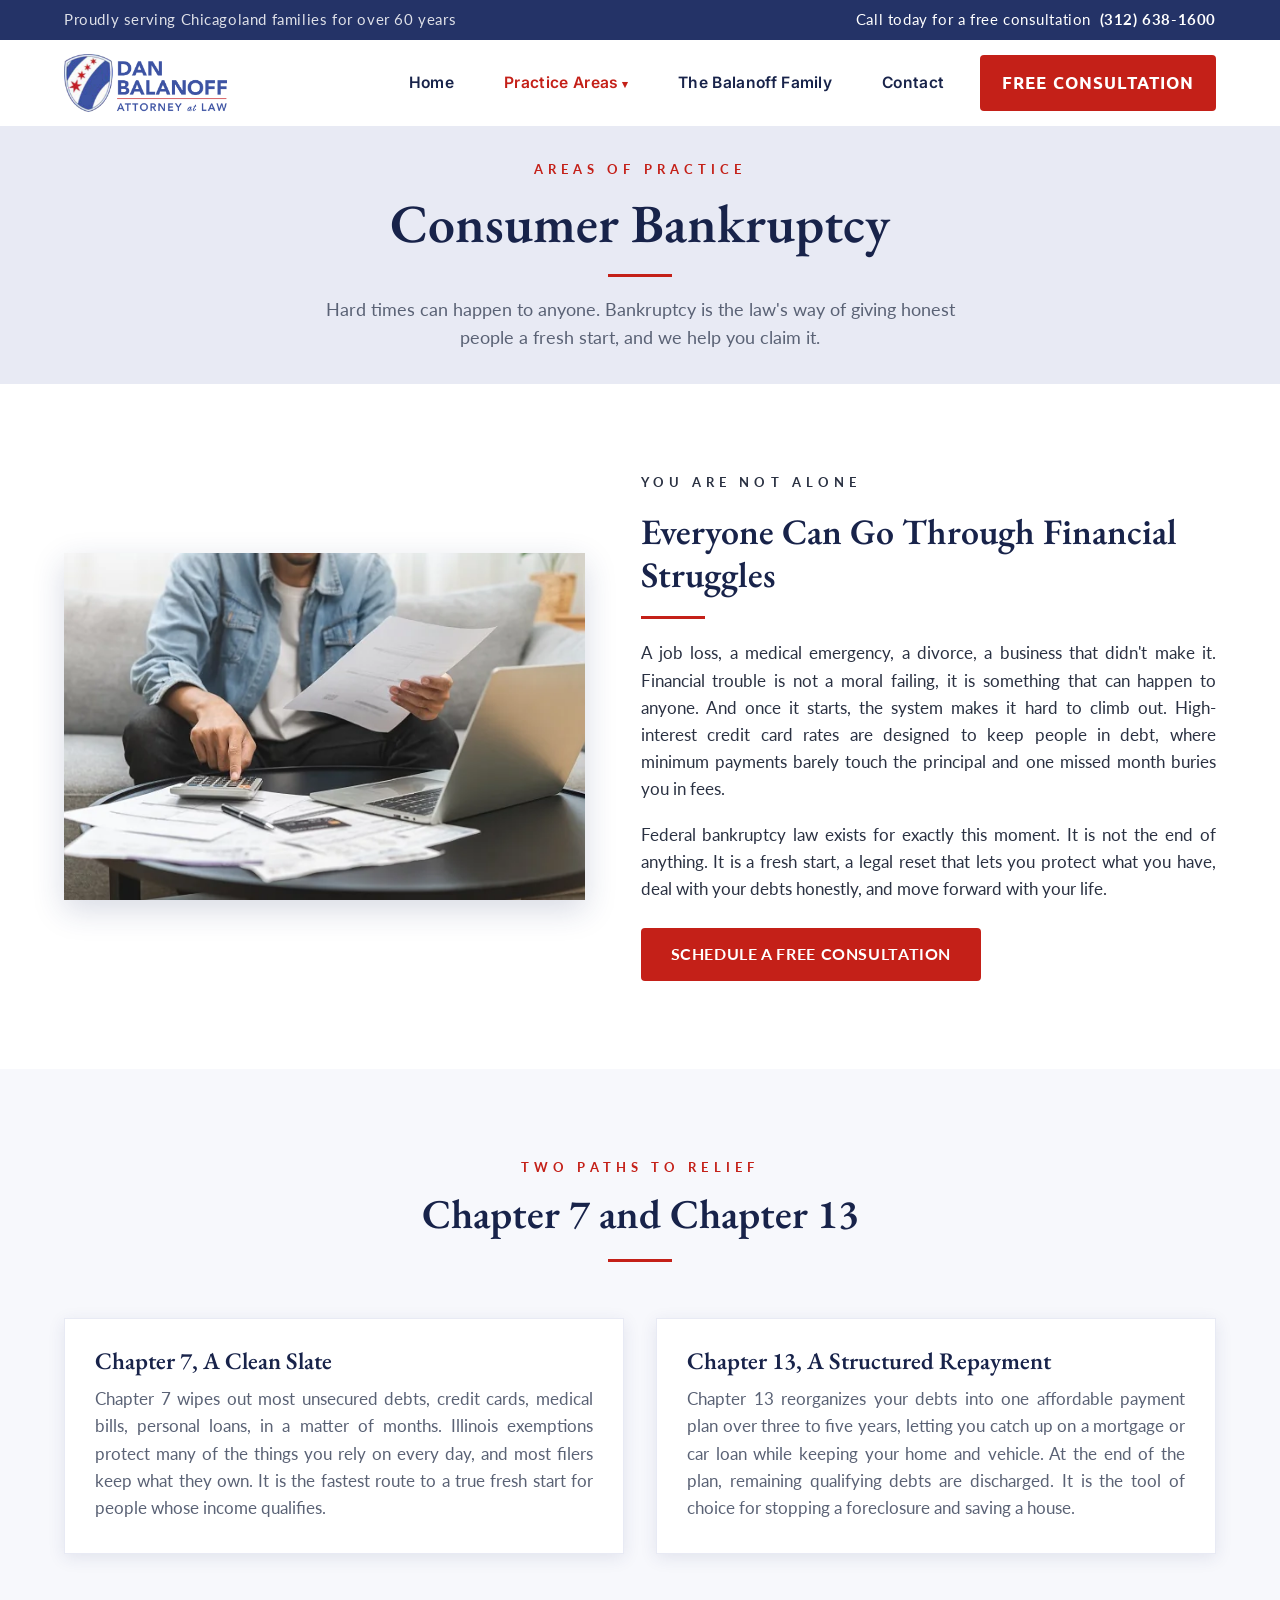
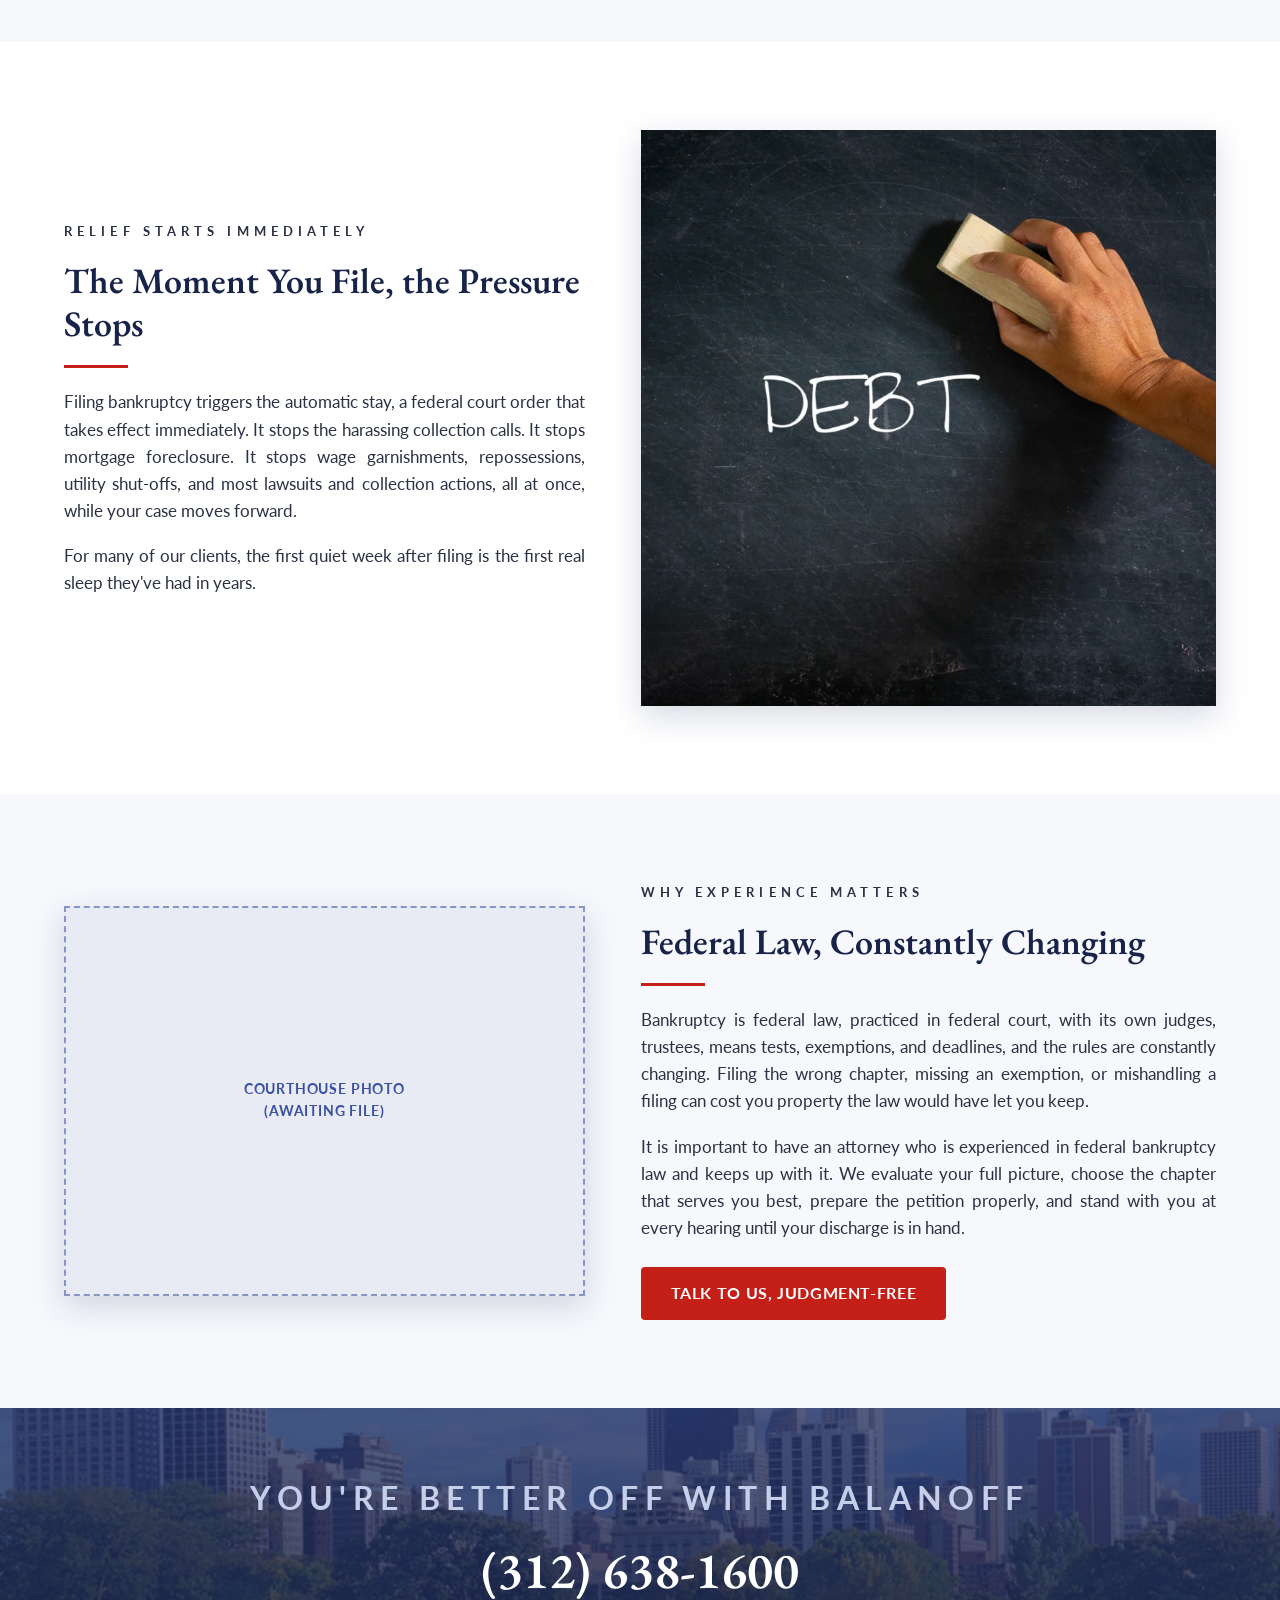
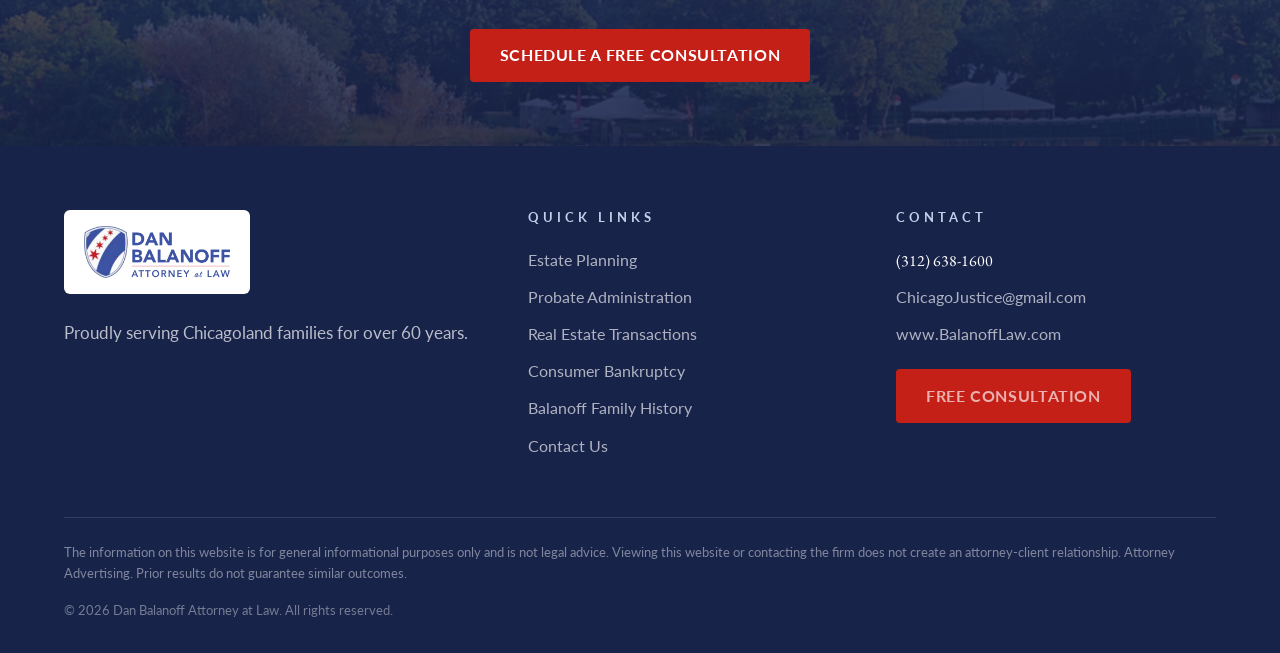
==== bankruptcy.html @ 9d1f4219 "Add Consumer Bankruptcy page (courthouse photo pending) Co-Authored-By: Claude Fable 5 <noreply@anth" ====
<!DOCTYPE html>
<html lang="en">
<head>
  <meta charset="UTF-8" />
  <meta name="viewport" content="width=device-width, initial-scale=1.0" />
  <title>Consumer Bankruptcy | Dan Balanoff Attorney at Law | Chicago</title>
  <meta name="description" content="Chicago consumer bankruptcy attorney. Chapter 7 and Chapter 13 relief that stops collection calls, foreclosure, and wage garnishment. Free consultation, (312) 638-1600." />
  <link rel="preconnect" href="https://fonts.googleapis.com" />
  <link rel="preconnect" href="https://fonts.gstatic.com" crossorigin />
  <link rel="stylesheet" href="css/styles.css" />
</head>
<body>

  <!-- ════════ Top utility bar ════════ -->
  <div class="topbar">
    <div class="container">
      <span class="tagline">Proudly serving Chicagoland families for over 60 years</span>
      <span>Call today for a free consultation&ensp;<a href="tel:3126381600">(312) 638-1600</a></span>
    </div>
  </div>

  <!-- ════════ Header ════════ -->
  <header class="site-header" id="site-header">
    <div class="container">
      <a href="index.html" class="brand" aria-label="Balanoff Law home">
        <img src="assets/logo-full.png" alt="Dan Balanoff, Attorney at Law, shield logo" />
      </a>

      <button class="nav-toggle" id="nav-toggle" aria-label="Open menu" aria-expanded="false" aria-controls="main-nav">
        <span></span><span></span><span></span>
      </button>

      <nav class="main-nav" id="main-nav" aria-label="Primary">
        <ul>
          <li><a href="index.html">Home</a></li>
          <li class="has-dropdown">
            <a href="index.html#practice" class="active" aria-haspopup="true">Practice Areas</a>
            <ul class="dropdown">
              <li><a href="estate-planning.html">Estate Planning</a></li>
              <li><a href="probate.html">Probate Administration</a></li>
              <li><a href="real-estate.html">Real Estate</a></li>
              <li><a href="bankruptcy.html">Consumer Bankruptcy</a></li>
            </ul>
          </li>
          <li><a href="family-history.html">The Balanoff Family</a></li>
          <li><a href="contact.html">Contact</a></li>
          <li><a href="contact.html" class="nav-cta">Free Consultation</a></li>
        </ul>
      </nav>
    </div>
  </header>

  <main>
    <!-- ════════ Page hero ════════ -->
    <section class="page-hero">
      <p class="kicker">Areas of Practice</p>
      <h1>Consumer Bankruptcy</h1>
      <div class="rule center"></div>
      <p class="lede">Hard times can happen to anyone. Bankruptcy is the law's way of giving honest people a fresh start, and we help you claim it.</p>
    </section>

    <!-- ════════ Financial struggles ════════ -->
    <section class="section">
      <div class="container intro-grid">
        <div class="photo reveal">
          <img src="assets/img/bankruptcy-bills.webp" alt="A man at his kitchen table working through a stack of bills with a calculator" />
        </div>
        <div class="reveal">
          <p class="kicker">You Are Not Alone</p>
          <h2>Everyone Can Go Through Financial Struggles</h2>
          <div class="rule"></div>
          <p>A job loss, a medical emergency, a divorce, a business that didn't make it. Financial trouble is not a moral failing, it is something that can happen to anyone. And once it starts, the system makes it hard to climb out. High-interest credit card rates are designed to keep people in debt, where minimum payments barely touch the principal and one missed month buries you in fees.</p>
          <p>Federal bankruptcy law exists for exactly this moment. It is not the end of anything. It is a fresh start, a legal reset that lets you protect what you have, deal with your debts honestly, and move forward with your life.</p>
          <a href="contact.html" class="btn btn-red">Schedule a Free Consultation</a>
        </div>
      </div>
    </section>

    <!-- ════════ Chapter 7 / Chapter 13 ════════ -->
    <section class="section" style="background: var(--off-white)">
      <div class="container">
        <div class="section-head reveal">
          <p class="kicker">Two Paths to Relief</p>
          <h2>Chapter 7 and Chapter 13</h2>
          <div class="rule center"></div>
        </div>

        <div class="duo-grid">
          <div class="duo-card reveal">
            <div class="duo-body">
              <h3>Chapter 7, A Clean Slate</h3>
              <p>Chapter 7 wipes out most unsecured debts, credit cards, medical bills, personal loans, in a matter of months. Illinois exemptions protect many of the things you rely on every day, and most filers keep what they own. It is the fastest route to a true fresh start for people whose income qualifies.</p>
            </div>
          </div>

          <div class="duo-card reveal">
            <div class="duo-body">
              <h3>Chapter 13, A Structured Repayment</h3>
              <p>Chapter 13 reorganizes your debts into one affordable payment plan over three to five years, letting you catch up on a mortgage or car loan while keeping your home and vehicle. At the end of the plan, remaining qualifying debts are discharged. It is the tool of choice for stopping a foreclosure and saving a house.</p>
            </div>
          </div>
        </div>
      </div>
    </section>

    <!-- ════════ The automatic stay ════════ -->
    <section class="section">
      <div class="container intro-grid flip">
        <div class="photo reveal">
          <img src="assets/img/bankruptcy-fresh-start.webp" alt="A hand erasing the word DEBT from a chalkboard" />
        </div>
        <div class="reveal">
          <p class="kicker">Relief Starts Immediately</p>
          <h2>The Moment You File, the Pressure Stops</h2>
          <div class="rule"></div>
          <p>Filing bankruptcy triggers the automatic stay, a federal court order that takes effect immediately. It stops the harassing collection calls. It stops mortgage foreclosure. It stops wage garnishments, repossessions, utility shut-offs, and most lawsuits and collection actions, all at once, while your case moves forward.</p>
          <p>For many of our clients, the first quiet week after filing is the first real sleep they've had in years.</p>
        </div>
      </div>
    </section>

    <!-- ════════ Experienced federal attorney ════════ -->
    <section class="section" style="background: var(--off-white)">
      <div class="container intro-grid">
        <div class="photo reveal">
          <!-- Replace with the bankruptcy courthouse photo (Bankruptcy 4) when available -->
          <div class="tile placeholder" style="aspect-ratio: 4 / 3; position: static;">Courthouse photo<br />(awaiting file)</div>
        </div>
        <div class="reveal">
          <p class="kicker">Why Experience Matters</p>
          <h2>Federal Law, Constantly Changing</h2>
          <div class="rule"></div>
          <p>Bankruptcy is federal law, practiced in federal court, with its own judges, trustees, means tests, exemptions, and deadlines, and the rules are constantly changing. Filing the wrong chapter, missing an exemption, or mishandling a filing can cost you property the law would have let you keep.</p>
          <p>It is important to have an attorney who is experienced in federal bankruptcy law and keeps up with it. We evaluate your full picture, choose the chapter that serves you best, prepare the petition properly, and stand with you at every hearing until your discharge is in hand.</p>
          <a href="contact.html" class="btn btn-red">Talk to Us, Judgment-Free</a>
        </div>
      </div>
    </section>

    <!-- ════════ CTA banner ════════ -->
    <section class="cta-banner" style="background-image:url('assets/img/skyline-lp.jpg')">
      <div class="cta-inner">
        <p class="kicker">You're Better Off with Balanoff</p>
        <h2><a href="tel:3126381600">(312) 638-1600</a></h2>
        <a href="contact.html" class="btn btn-red">Schedule a Free Consultation</a>
      </div>
    </section>
  </main>

  <!-- ════════ Footer ════════ -->
  <footer class="site-footer">
    <div class="container">
      <div class="footer-grid">
        <div>
          <div class="footer-logo-panel">
            <img src="assets/logo-full.png" alt="Dan Balanoff, Attorney at Law" />
          </div>
          <p>Proudly serving Chicagoland families for over 60 years.</p>
        </div>
        <div>
          <h4>Quick Links</h4>
          <ul>
            <li><a href="estate-planning.html">Estate Planning</a></li>
            <li><a href="probate.html">Probate Administration</a></li>
            <li><a href="real-estate.html">Real Estate Transactions</a></li>
            <li><a href="bankruptcy.html">Consumer Bankruptcy</a></li>
            <li><a href="family-history.html">Balanoff Family History</a></li>
            <li><a href="contact.html">Contact Us</a></li>
          </ul>
        </div>
        <div>
          <h4>Contact</h4>
          <ul>
            <li><a href="tel:3126381600" class="footer-phone">(312) 638-1600</a></li>
            <li><a href="mailto:ChicagoJustice@gmail.com">ChicagoJustice@gmail.com</a></li>
            <li><a href="https://www.BalanoffLaw.com">www.BalanoffLaw.com</a></li>
            <li style="padding-top:12px"><a href="contact.html" class="btn btn-red">Free Consultation</a></li>
          </ul>
        </div>
      </div>
      <div class="footer-bottom">
        <p class="footer-disclaimer">The information on this website is for general informational purposes only and is not legal advice. Viewing this website or contacting the firm does not create an attorney-client relationship. Attorney Advertising. Prior results do not guarantee similar outcomes.</p>
        <p>© 2026 Dan Balanoff Attorney at Law. All rights reserved.</p>
      </div>
    </div>
  </footer>

  <script src="js/main.js"></script>
</body>
</html>
---- css/styles.css ----
/* ════════════════════════════════════════════════════
   BALANOFF LAW — Global Styles
   Palette extracted from the firm logo (door hanger PDF)
   ════════════════════════════════════════════════════ */
@import url('https://fonts.googleapis.com/css2?family=EB+Garamond:ital,wght@0,400;0,500;0,600;0,700;1,500&family=Lato:wght@300;400;700&family=Inter:wght@400;600;700&family=Ubuntu:wght@400;500;700&display=swap');

:root {
  /* Brand colors */
  --navy: #3a51a3;          /* logo wordmark & shield stripes */
  --navy-deep: #243367;     /* darker variation */
  --navy-ink: #18234a;      /* darkest — headings */
  --red: #c42018;           /* six-pointed stars, divider rule */
  --red-dark: #a31a13;
  --lavender: #e8eaf4;      /* light background tint (from PDF back) */
  --periwinkle: #8694c6;    /* mid accent */
  --sky: #c6cfe9;           /* light variation */
  --white: #ffffff;
  --off-white: #f7f8fc;
  --text: #2a3142;
  --text-muted: #5a6275;

  --font-heading: 'EB Garamond', Georgia, serif;
  --font-body: 'Lato', 'Segoe UI', sans-serif;
  --font-nav: 'Inter', 'Segoe UI', sans-serif;       /* Ankin Law header body font */
  --font-block: 'Ubuntu', 'Segoe UI', sans-serif;    /* Ankin Law heading font */

  --container: 1200px;
  --shadow-tile: 0 10px 30px rgba(36, 51, 103, 0.18);
  --shadow-soft: 0 4px 16px rgba(36, 51, 103, 0.10);
}

* { box-sizing: border-box; margin: 0; padding: 0; }

html { scroll-behavior: smooth; font-size: 17px; }

body {
  font-family: var(--font-body);
  font-size: 1rem;
  line-height: 1.6;
  color: var(--text);
  background: var(--white);
  -webkit-font-smoothing: antialiased;
  overflow-x: hidden;
}

img { max-width: 100%; display: block; }

h1, h2, h3, h4 { font-family: var(--font-heading); color: var(--navy-ink); line-height: 1.2; }

a { color: var(--navy); }

::selection { background: var(--red); color: var(--white); }

.container { max-width: var(--container); margin: 0 auto; padding: 0 24px; }

.kicker {
  font-size: 0.75rem;
  letter-spacing: 0.4em;
  text-transform: uppercase;
  font-weight: 700;
  color: var(--red);
  margin-bottom: 12px;
}

.rule { width: 64px; height: 3px; background: var(--red); margin: 20px 0; }
.rule.center { margin-left: auto; margin-right: auto; }

/* ════════ Top utility bar ════════ */
.topbar {
  background: var(--navy-deep);
  color: var(--white);
  font-size: 0.875rem;
  letter-spacing: 0.04em;
}
.topbar .container {
  display: flex;
  justify-content: space-between;
  align-items: center;
  min-height: 40px;
  gap: 16px;
}
.topbar a { color: var(--white); text-decoration: none; font-weight: 700; }
.topbar a:hover { text-decoration: underline; }
.topbar .tagline { opacity: 0.85; }

/* ════════ Header / nav ════════ */
.site-header {
  background: var(--white);
  border-bottom: 1px solid var(--lavender);
  position: sticky;
  top: 0;
  z-index: 100;
  transition: box-shadow 250ms ease;
}
.site-header.scrolled { box-shadow: var(--shadow-soft); }
.site-header .container {
  display: flex;
  align-items: center;
  justify-content: space-between;
  min-height: 86px;
  gap: 24px;
  position: relative;
}
.brand { display: flex; align-items: center; }
.brand img { height: 58px; width: auto; }

.main-nav ul { display: flex; gap: 22px; list-style: none; align-items: center; }
.main-nav a {
  display: inline-block;
  padding: 10px 14px;
  text-decoration: none;
  color: var(--navy-ink);
  font-family: var(--font-nav);
  font-weight: 600;
  font-size: 0.92rem;
  letter-spacing: 0.02em;
  border-radius: 4px;
  transition: background 200ms ease, color 200ms ease;
  cursor: pointer;
}
.main-nav a:hover, .main-nav a:focus-visible { background: var(--lavender); color: var(--navy); }
.main-nav a.active { color: var(--red); }

.has-dropdown { position: relative; }
.has-dropdown > a::after { content: ' ▾'; font-size: 0.7em; }
.dropdown {
  position: absolute;
  top: 100%;
  left: 0;
  background: var(--white);
  min-width: 330px;
  border: 1px solid var(--lavender);
  border-top: 3px solid var(--red);
  box-shadow: var(--shadow-soft);
  list-style: none;
  padding: 8px 0;
  opacity: 0;
  visibility: hidden;
  transform: translateY(8px);
  transition: opacity 200ms ease, transform 200ms ease, visibility 200ms;
}
.has-dropdown:hover .dropdown,
.has-dropdown:focus-within .dropdown {
  opacity: 1;
  visibility: visible;
  transform: translateY(0);
}
.dropdown a { display: block; padding: 10px 18px; border-radius: 0; }

.nav-cta {
  background: var(--red);
  color: var(--white) !important;
  padding: 14px 22px !important;
  border-radius: 4px;
  font-family: var(--font-block) !important;
  font-weight: 700 !important;
  font-size: 1.02rem !important;
  text-transform: uppercase;
  letter-spacing: 0.06em !important;
}
.nav-cta:hover, .nav-cta:focus-visible { background: var(--red-dark) !important; color: var(--white) !important; }

.nav-toggle { display: none; background: none; border: none; cursor: pointer; padding: 10px; }
.nav-toggle span {
  display: block; width: 26px; height: 3px;
  background: var(--navy-ink); margin: 5px 0; border-radius: 2px;
  transition: transform 250ms ease, opacity 250ms ease;
}
.nav-toggle.open span:nth-child(1) { transform: translateY(8px) rotate(45deg); }
.nav-toggle.open span:nth-child(2) { opacity: 0; }
.nav-toggle.open span:nth-child(3) { transform: translateY(-8px) rotate(-45deg); }

/* ════════ Hero collage ════════ */
.hero {
  background: var(--white);
  overflow: hidden;
  position: relative;
  padding: 28px 16px 8px;
}

.collage {
  position: relative;
  max-width: 1240px;
  margin: 0 auto;
  aspect-ratio: 1240 / 780;
  z-index: 1;
}

/* CTA 'L' map watermark behind the collage */
.hero-map {
  position: absolute;
  inset: 0;
  width: 100%;
  height: 100%;
  z-index: 0;
  pointer-events: none;
}
.hero-map svg { width: 100%; height: 100%; }
.hero-map .l-line {
  fill: none;
  stroke-width: 7;
  stroke-linecap: round;
  stroke-linejoin: round;
  opacity: 0.18;
}
.hero-map .l-loop {
  fill: none;
  stroke-width: 8;
  opacity: 0.2;
}
.hero-map .train-dot { opacity: 0.85; }

@media (prefers-reduced-motion: reduce) {
  .hero-map .train-dot { display: none; }
}

.tile {
  position: absolute;
  overflow: hidden;
  box-shadow: var(--shadow-tile);
}
.tile img { width: 100%; height: 100%; object-fit: cover; }

/* flat translucent squares — the stepped checkerboard from the style ref */
.tile.flat { box-shadow: none; }
.t-lav  { background: var(--lavender); }
.t-sky  { background: var(--sky); opacity: 0.6; }
.t-peri { background: var(--periwinkle); opacity: 0.4; }
.t-navy-soft { background: var(--navy); opacity: 0.12; }

/* placeholder tiles awaiting photos */
.tile.placeholder {
  background: var(--lavender);
  border: 2px dashed var(--periwinkle);
  display: flex;
  align-items: center;
  justify-content: center;
  text-align: center;
  color: var(--navy);
  font-size: 0.8rem;
  font-weight: 700;
  letter-spacing: 0.06em;
  text-transform: uppercase;
  padding: 12px;
  box-shadow: none;
}

/* --- tile positions (desktop) — % of 1240x780 canvas, aspect = native photo --- */
.tile-headshot    { left: 28.5%; top: 24%; width: 43%;   aspect-ratio: 4088 / 2725; z-index: 5; }
.tile-tugboat     { left: 6%;    top: 8%;  width: 19%;   aspect-ratio: 802 / 665;   z-index: 4; }
.tile-brownstones { left: 3%;    top: 52%; width: 23.5%; aspect-ratio: 1000 / 564;  z-index: 4; }
.tile-willis      { left: 74%;   top: 10%; width: 13.5%; aspect-ratio: 452 / 678;   z-index: 4; }
.tile-skyline     { left: 73.5%; top: 56%; width: 22%;   aspect-ratio: 4 / 3;       z-index: 4; }
.tile-daley       { left: 28.5%; top: 3%;  width: 16%;   aspect-ratio: 16 / 9;      z-index: 4; }
.tile-house       { left: 38%;   top: 74%; width: 15%;   aspect-ratio: 500 / 462;   z-index: 4; }

/* navy headline tile — echoes the title block in the style ref */
.tile-title {
  left: 47%; top: 5%; width: 24.5%; height: 16%;
  background: var(--navy);
  z-index: 6;
  display: flex;
  flex-direction: column;
  align-items: center;
  justify-content: center;
  text-align: center;
  padding: 1.6% 2%;
}
.tile-title .tile-line {
  font-family: var(--font-heading);
  color: var(--white);
  font-size: clamp(1rem, 1.8vw, 1.7rem);
  line-height: 1.3;
}
.tile-title .tile-rule {
  width: 56px;
  height: 3px;
  background: var(--red);
  margin-top: 10px;
}

/* stepped flat squares */
.f1  { left: 17%;   top: 0%;    width: 9%;   aspect-ratio: 1; }
.f2  { left: 8%;    top: 41.5%; width: 9%;   aspect-ratio: 1; }
.f3  { left: 0%;    top: 30%;   width: 8%;   aspect-ratio: 1; }
.f4  { left: 26.5%; top: 66%;   width: 10%;  aspect-ratio: 1; z-index: 6; }
.f5  { left: 36.5%; top: 81%;   width: 10%;  aspect-ratio: 1; }
.f6  { left: 56%;   top: 87%;   width: 9%;   aspect-ratio: 1; }
.f7  { left: 88%;   top: 50%;   width: 9%;   aspect-ratio: 1; }
.f8  { left: 93%;   top: 38%;   width: 7%;   aspect-ratio: 1; }
.f9  { left: 64%;   top: 1.5%;  width: 7%;   aspect-ratio: 1; z-index: 2; }
.f10 { left: 88.5%; top: 76%;   width: 7.5%; aspect-ratio: 1; }
.f11 { left: 21%;   top: 14%;   width: 7.5%; aspect-ratio: 1; z-index: 2; }
.f12 { left: 29%;   top: 85%;   width: 7%;   aspect-ratio: 1; z-index: 6; }

/* ════════ Logo overlay + gleam ════════ */
.hero-logo {
  position: absolute;
  left: 29.8%;
  top: 39%;
  width: 21.5%;
  z-index: 7;
  filter: drop-shadow(0 0 6px rgba(255, 255, 255, 0.9))
          drop-shadow(0 0 18px rgba(255, 255, 255, 0.75))
          drop-shadow(0 4px 14px rgba(24, 35, 74, 0.3));
}
.hero-logo img { width: 100%; height: auto; }

/* soft glow pulsing behind the shield */
.hero-logo::before {
  content: '';
  position: absolute;
  left: -7%;
  top: -16%;
  width: 40%;
  aspect-ratio: 1;
  background: radial-gradient(circle, rgba(255,255,255,0.95) 0%, rgba(198,207,233,0.55) 45%, transparent 70%);
  z-index: -1;
  animation: shield-glow 7s ease-in-out infinite;
}

/* gleam sweep masked to the logo's own pixels */
.hero-logo::after {
  content: '';
  position: absolute;
  inset: 0;
  background: linear-gradient(110deg,
    transparent 30%,
    rgba(255, 255, 255, 0) 42%,
    rgba(255, 255, 255, 0.95) 50%,
    rgba(255, 255, 255, 0) 58%,
    transparent 70%);
  background-size: 280% 100%;
  background-position: 120% 0;
  -webkit-mask-image: url('../assets/logo-full.png');
  -webkit-mask-size: 100% 100%;
  mask-image: url('../assets/logo-full.png');
  mask-size: 100% 100%;
  animation: gleam 7s ease-in-out infinite;
  pointer-events: none;
}

@keyframes gleam {
  0%, 55%   { background-position: 120% 0; }
  85%, 100% { background-position: -60% 0; }
}
@keyframes shield-glow {
  0%, 100% { opacity: 0.35; transform: scale(1); }
  50%      { opacity: 0.9;  transform: scale(1.12); }
}

/* ════════ Hero strip below collage ════════ */
.hero-strip {
  background: var(--navy-deep);
  color: var(--white);
  text-align: center;
  padding: 48px 24px 56px;
  margin-top: 28px;
}
.hero-strip h1 {
  color: var(--white);
  font-size: clamp(1.9rem, 3.6vw, 2.9rem);
  font-weight: 600;
}
.hero-strip .rule { margin: 18px auto; }
.hero-strip p {
  max-width: 660px;
  margin: 0 auto 28px;
  color: var(--sky);
  font-size: 1.05rem;
}

.btn {
  display: inline-block;
  padding: 14px 30px;
  border-radius: 4px;
  font-weight: 700;
  letter-spacing: 0.04em;
  text-decoration: none;
  font-size: 0.92rem;
  text-transform: uppercase;
  transition: background 200ms ease, transform 200ms ease, border-color 200ms ease;
  cursor: pointer;
}
.btn:active { transform: scale(0.97); }
.btn-red { background: var(--red); color: var(--white); }
.btn-red:hover { background: var(--red-dark); }
.btn-ghost { border: 2px solid var(--sky); color: var(--white); margin-left: 12px; }
.btn-ghost:hover { background: rgba(255,255,255,0.12); }

/* ════════ Practice areas ════════ */
.section { padding: 88px 0; }
.section-head { text-align: center; max-width: 720px; margin: 0 auto 56px; }
.section-head p.lede { color: var(--text-muted); }
.section-head h2 { font-size: clamp(2rem, 3.2vw, 2.7rem); font-weight: 600; }

.practice-grid {
  display: grid;
  grid-template-columns: repeat(4, 1fr);
  gap: 24px;
}
.practice-card {
  display: block;
  background: var(--white);
  border: 1px solid var(--lavender);
  border-top: 3px solid transparent;
  padding: 36px 30px;
  text-decoration: none;
  transition: transform 250ms ease, box-shadow 250ms ease, border-color 250ms ease;
}
.practice-card:hover, .practice-card:focus-visible {
  transform: translateY(-4px);
  box-shadow: var(--shadow-tile);
  border-top-color: var(--red);
}
.practice-card svg { width: 40px; height: 40px; color: var(--red); margin-bottom: 18px; }
.practice-card h3 { font-size: 1.35rem; margin-bottom: 10px; font-weight: 600; }
.practice-card p { font-size: 1rem; color: var(--text-muted); margin-bottom: 16px; }
.practice-card .more {
  font-size: 0.78rem;
  letter-spacing: 0.18em;
  text-transform: uppercase;
  font-weight: 700;
  color: var(--navy);
  border-bottom: 1px solid var(--periwinkle);
  padding-bottom: 2px;
}
.practice-card:hover .more { color: var(--red); border-bottom-color: var(--red); }

/* ════════ Roots / community ════════ */
.roots { background: var(--navy-deep); color: var(--white); }
.roots-grid {
  display: grid;
  grid-template-columns: 1.15fr 0.85fr;
  gap: 48px;
  align-items: center;
}
.roots .kicker { color: var(--sky); }
.roots h2 { color: var(--white); font-size: clamp(1.5rem, 2.3vw, 2.1rem); font-weight: 600; white-space: nowrap; }
.roots p { color: rgba(255,255,255,0.95); margin-bottom: 20px; text-align: justify; }
.roots .btn-ghost { margin-left: 0; margin-top: 8px; }

/* full-frame photos: Ping Tom stacked on the museum, equal width */
.roots-collage {
  display: flex;
  flex-direction: column;
  gap: 14px;
  align-self: center;
}
.rc {
  overflow: hidden;
  box-shadow: 0 16px 40px rgba(0,0,0,0.35);
  transition: transform 400ms ease;
}
.rc:hover { transform: scale(1.03); z-index: 10; }
.rc img { width: 100%; height: auto; display: block; }

/* Metra photo beside the Our Family Story button */
.roots-cta-row {
  display: flex;
  align-items: center;
  gap: 28px;
  flex-wrap: wrap;
  margin-top: 8px;
}
.rc-metra { max-width: 300px; flex: 1 1 220px; }

/* ════════ Quote band ════════ */
.quote-band { background: var(--lavender); text-align: center; }
.section.quote-band { padding: 40px 0; }
.quote-band blockquote {
  font-family: var(--font-heading);
  font-style: italic;
  font-size: clamp(1.3rem, 2.4vw, 1.8rem);
  color: var(--navy-ink);
  max-width: 820px;
  margin: 0 auto 24px;
  line-height: 1.5;
}
.quote-attr {
  display: flex;
  align-items: center;
  justify-content: center;
  gap: 16px;
  font-size: 0.85rem;
  letter-spacing: 0.25em;
  text-transform: uppercase;
  font-weight: 700;
  color: var(--navy);
}
.quote-attr::before, .quote-attr::after {
  content: '';
  width: 48px; height: 1px; background: var(--periwinkle);
}

/* ════════ CTA banner ════════ */
.cta-banner {
  position: relative;
  min-height: 320px;
  display: flex;
  align-items: center;
  justify-content: center;
  text-align: center;
  background-size: cover;
  background-position: center;
}
.cta-banner::before {
  content: '';
  position: absolute;
  inset: 0;
  background: linear-gradient(rgba(36, 51, 103, 0.78), rgba(24, 35, 74, 0.85));
}
.cta-inner { position: relative; z-index: 1; padding: 64px 24px; }
.cta-inner .kicker {
  color: var(--sky);
  font-size: clamp(1.3rem, 2.5vw, 1.9rem);  /* 150% larger than standard kicker */
  letter-spacing: 0.2em;
  margin-bottom: 16px;
}
.cta-inner h2 {
  color: var(--white);
  font-size: clamp(2rem, 4vw, 3rem);
  font-weight: 600;
  margin-bottom: 28px;
}
.cta-inner h2 a { color: var(--white); text-decoration: none; }

/* ════════ Footer ════════ */
.site-footer { background: var(--navy-ink); color: rgba(255,255,255,0.7); padding: 64px 0 32px; }
.footer-grid {
  display: grid;
  grid-template-columns: 1.3fr 1fr 1fr;
  gap: 48px;
  margin-bottom: 48px;
}
.footer-logo-panel {
  background: var(--white);
  border-radius: 6px;
  padding: 16px 20px;
  display: inline-block;
  margin-bottom: 18px;
}
.footer-logo-panel img { height: 52px; width: auto; }
.site-footer h4 {
  color: var(--sky);
  font-family: var(--font-body);
  font-size: 0.78rem;
  letter-spacing: 0.3em;
  text-transform: uppercase;
  margin-bottom: 20px;
}
.site-footer ul { list-style: none; }
.site-footer li { margin-bottom: 10px; }
.site-footer a { color: rgba(255,255,255,0.65); text-decoration: none; font-size: 0.93rem; transition: color 200ms ease; }
.site-footer a:hover { color: var(--white); }
.footer-phone { font-family: var(--font-heading); font-size: 1.4rem; color: var(--white) !important; }
.footer-bottom {
  border-top: 1px solid rgba(255,255,255,0.12);
  padding-top: 24px;
  display: flex;
  justify-content: space-between;
  gap: 16px;
  flex-wrap: wrap;
  font-size: 0.78rem;
  color: rgba(255,255,255,0.4);
}
.footer-disclaimer {
  width: 100%;
  color: rgba(255,255,255,0.45);
  line-height: 1.6;
}
.footer-address { font-style: normal; color: rgba(255,255,255,0.65); font-size: 0.93rem; line-height: 1.5; }

/* mailing list signup (footer) */
.mailing-list { margin-top: 22px; }
.mailing-list label {
  display: block;
  color: var(--sky);
  font-size: 0.78rem;
  letter-spacing: 0.3em;
  text-transform: uppercase;
  font-weight: 700;
  margin-bottom: 10px;
}
.mailing-list .ml-row { display: flex; gap: 8px; max-width: 340px; }
.mailing-list input {
  flex: 1;
  min-width: 0;
  padding: 11px 14px;
  border: 1px solid rgba(255,255,255,0.25);
  border-radius: 4px;
  background: rgba(255,255,255,0.08);
  color: var(--white);
  font-family: var(--font-body);
  font-size: 0.93rem;
}
.mailing-list input::placeholder { color: rgba(255,255,255,0.45); }
.mailing-list input:focus { outline: 2px solid var(--sky); background: rgba(255,255,255,0.14); }
.mailing-list button {
  padding: 11px 20px;
  border: none;
  border-radius: 4px;
  background: var(--red);
  color: var(--white);
  font-family: var(--font-body);
  font-weight: 700;
  font-size: 0.9rem;
  letter-spacing: 0.05em;
  text-transform: uppercase;
  cursor: pointer;
  transition: background 200ms ease;
}
.mailing-list button:hover { background: var(--red-dark); }


/* ════════ Interior pages ════════ */
.page-hero {
  background: var(--lavender);
  text-align: center;
  padding: 32px 24px;
}
.page-hero h1 {
  font-size: clamp(2.2rem, 4.2vw, 3.2rem);
  font-weight: 600;
}
.page-hero .rule { margin: 18px auto 0; }
.page-hero .lede {
  max-width: 640px;
  margin: 18px auto 0;
  color: var(--text-muted);
  font-size: 1.05rem;
}

.intro-grid {
  display: grid;
  grid-template-columns: 0.95fr 1.05fr;
  gap: 56px;
  align-items: center;
}
.intro-grid .photo {
  overflow: hidden;
  box-shadow: var(--shadow-tile);
}
.intro-grid .photo img { width: 100%; height: auto; display: block; }
.intro-grid h2 { font-size: clamp(1.8rem, 2.8vw, 2.4rem); font-weight: 600; }
.intro-grid.flip .photo { order: 2; }
@media (max-width: 900px) {
  .intro-grid.flip .photo { order: 0; }
}

/* photo height locked to the text column beside it (absolute so the
   photo's intrinsic height can't stretch the row past the text) */
.intro-grid.fit-photo { align-items: stretch; }
.intro-grid.fit-photo .photo { align-self: stretch; position: relative; }
.intro-grid.fit-photo .photo img {
  position: absolute;
  inset: 0;
  height: 100%;
  width: 100%;
  object-fit: cover;
}
@media (max-width: 900px) {
  .intro-grid.fit-photo .photo { position: static; }
  .intro-grid.fit-photo .photo img { position: static; height: auto; }
}
.intro-grid p { color: var(--text); margin-bottom: 18px; text-align: justify; }
.intro-grid .btn { margin-top: 8px; }

.doc-cards {
  display: grid;
  grid-template-columns: repeat(2, 1fr);
  gap: 24px;
}
.doc-cards .practice-card { cursor: default; }

/* paired photo cards (e.g. residential vs commercial) */
.duo-grid {
  display: grid;
  grid-template-columns: repeat(2, 1fr);
  gap: 32px;
}
.duo-card {
  background: var(--white);
  border: 1px solid var(--lavender);
  box-shadow: var(--shadow-soft);
}
.duo-card .duo-photo { overflow: hidden; }
.duo-card .duo-photo img { width: 100%; height: auto; display: block; }
.duo-card .duo-body { padding: 28px 30px 32px; }
.duo-card h3 { font-size: 1.4rem; font-weight: 600; margin-bottom: 10px; }
.duo-card p { color: var(--text-muted); text-align: justify; }
@media (max-width: 720px) {
  .duo-grid { grid-template-columns: 1fr; }
}

.doc-list {
  display: grid;
  grid-template-columns: repeat(3, 1fr);
  gap: 20px 32px;
}
.doc-item {
  background: var(--off-white);
  border-left: 3px solid var(--periwinkle);
  padding: 18px 20px;
}
.doc-item h4 {
  font-family: var(--font-body);
  font-size: 1.05rem;
  color: var(--navy-ink);
  margin-bottom: 6px;
}
.doc-item p { font-size: 0.95rem; color: var(--text-muted); }

@media (max-width: 900px) {
  .intro-grid { grid-template-columns: 1fr; gap: 32px; }
  .doc-list { grid-template-columns: 1fr 1fr; }
}
@media (max-width: 720px) {
  .doc-cards { grid-template-columns: 1fr; }
  .doc-list { grid-template-columns: 1fr; }
}

/* ════════ Scroll reveal ════════ */
.reveal {
  opacity: 0;
  transform: translateY(28px);
  transition: opacity 600ms ease, transform 600ms ease;
}
.reveal.visible { opacity: 1; transform: translateY(0); }
.reveal:nth-child(2) { transition-delay: 80ms; }
.reveal:nth-child(3) { transition-delay: 160ms; }
.reveal:nth-child(4) { transition-delay: 240ms; }
.reveal:nth-child(5) { transition-delay: 320ms; }
.reveal:nth-child(6) { transition-delay: 400ms; }

@media (prefers-reduced-motion: reduce) {
  html { scroll-behavior: auto; }
  .hero-logo::before, .hero-logo::after { animation: none; }
  .hero-logo::after { display: none; }
  .reveal { opacity: 1; transform: none; transition: none; }
}

/* ════════ Responsive ════════ */
@media (max-width: 1000px) {
  .practice-grid { grid-template-columns: repeat(2, 1fr); }
  .roots-grid { grid-template-columns: 1fr; }
}

@media (max-width: 900px) {
  .main-nav {
    display: none;
    position: absolute;
    top: 100%;
    left: 0; right: 0;
    background: var(--white);
    border-bottom: 1px solid var(--lavender);
    box-shadow: var(--shadow-soft);
  }
  .main-nav.open { display: block; }
  .main-nav ul { flex-direction: column; align-items: stretch; padding: 12px; }
  .dropdown {
    position: static;
    opacity: 1; visibility: visible; transform: none;
    box-shadow: none; border: none; border-left: 3px solid var(--lavender);
    margin-left: 14px;
    min-width: 0;
  }
  .nav-toggle { display: block; }
}

@media (max-width: 720px) {
  .roots h2 { white-space: normal; }
  /* simplified collage: title, headshot + logo, then photo grid */
  .collage { aspect-ratio: auto; display: flex; flex-direction: column; gap: 14px; }
  .tile, .hero-logo { position: static; }
  .tile.flat { display: none; }
  .tile-title { width: auto; height: auto; padding: 20px; order: 1; }
  .headshot-wrap { position: relative; order: 2; }
  .tile-headshot { width: 100%; }
  .hero-logo {
    position: absolute;
    left: 4%; top: 30%; width: 56%;
  }
  .mobile-grid { display: grid; grid-template-columns: 1fr 1fr; gap: 14px; order: 3; }
  .mobile-grid .tile { position: static; width: auto; aspect-ratio: 4 / 3; }
  .topbar .tagline { display: none; }
  .practice-grid { grid-template-columns: 1fr; }
  .btn-ghost { margin-left: 0; margin-top: 12px; }
  .footer-grid { grid-template-columns: 1fr; gap: 32px; }
}
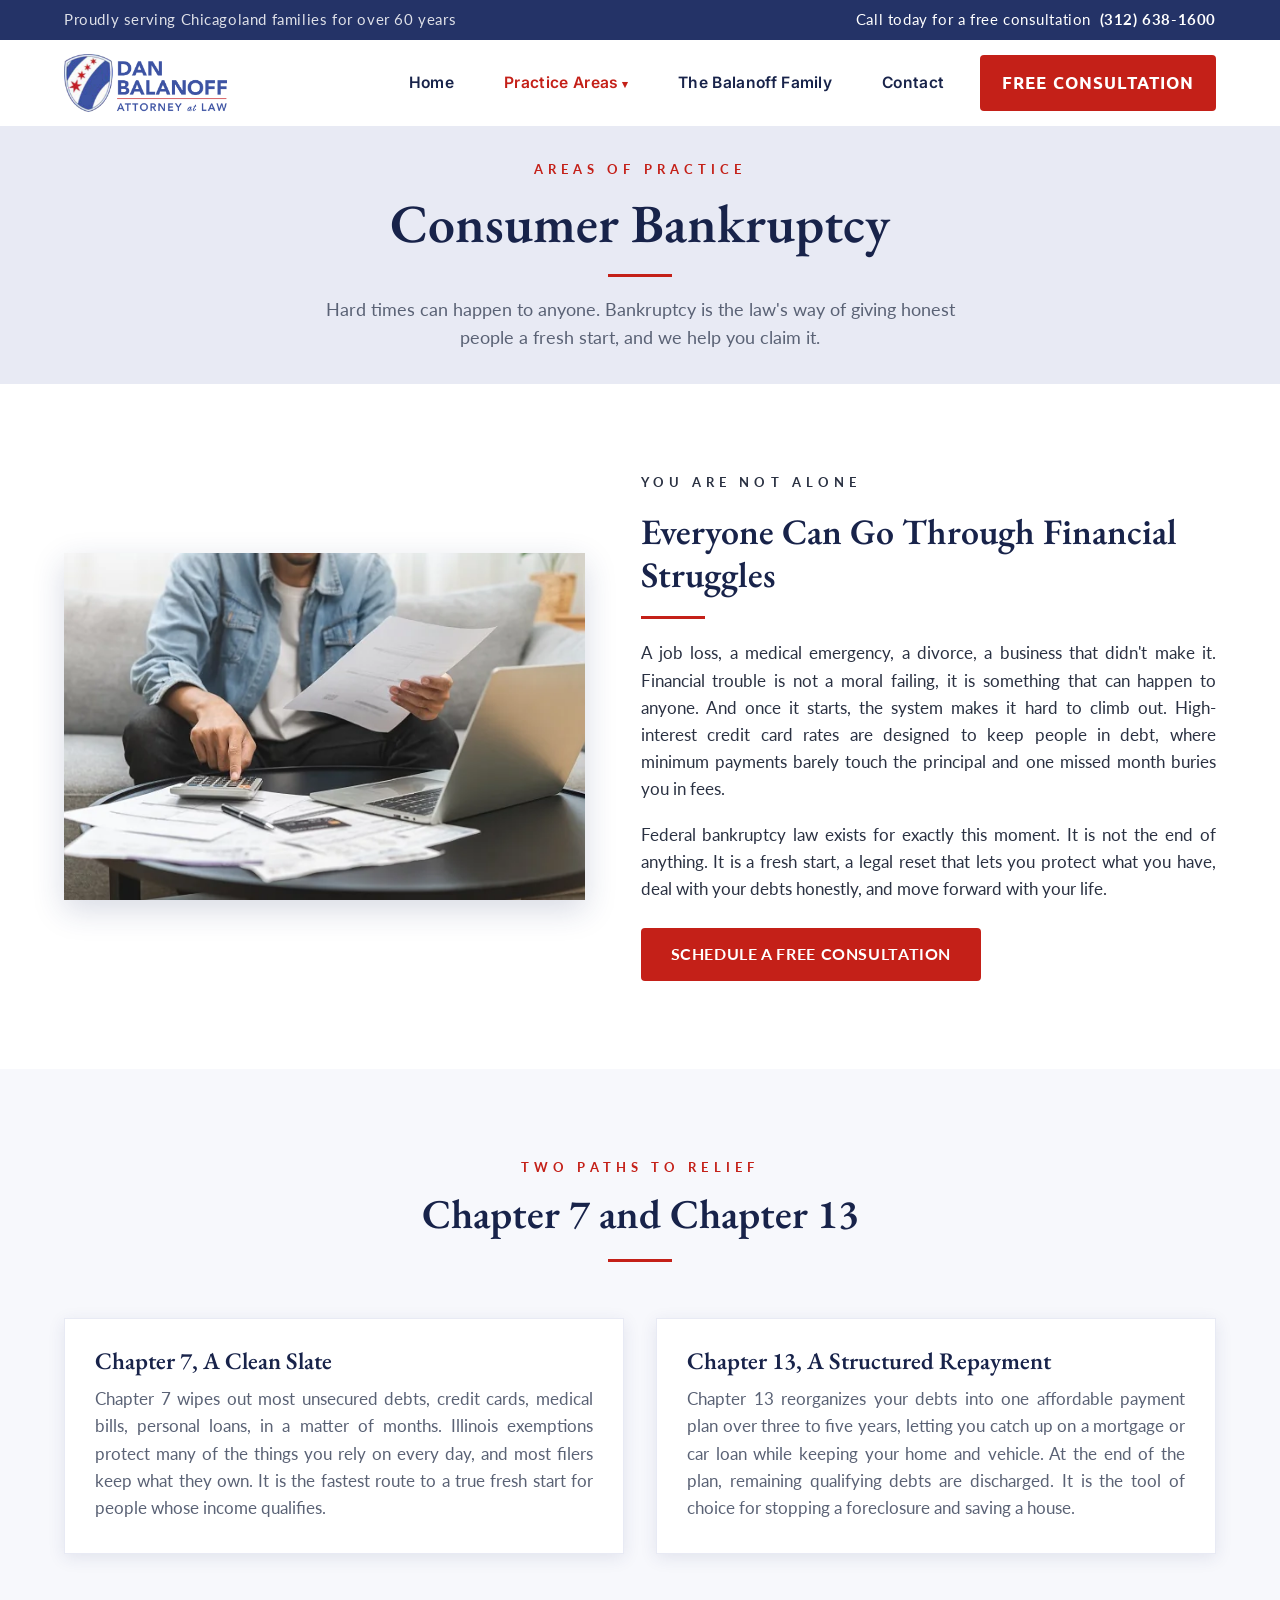
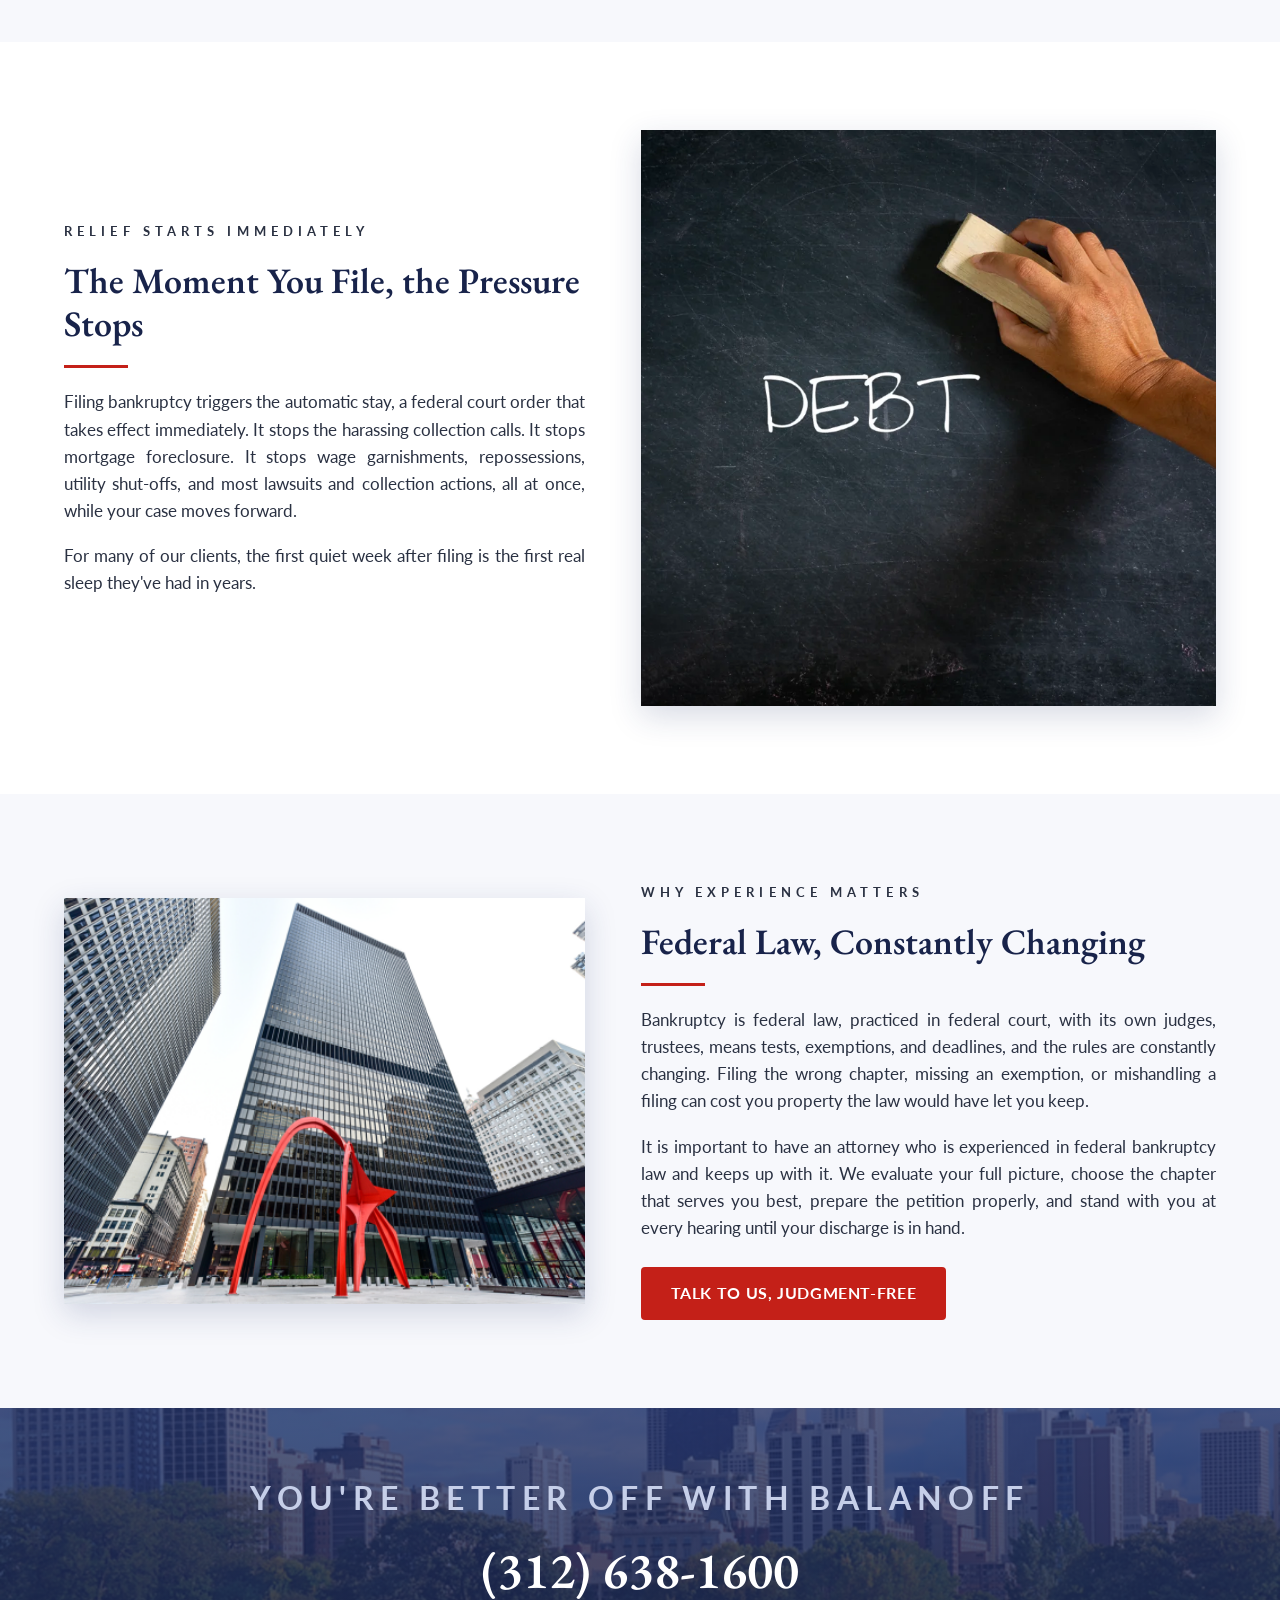
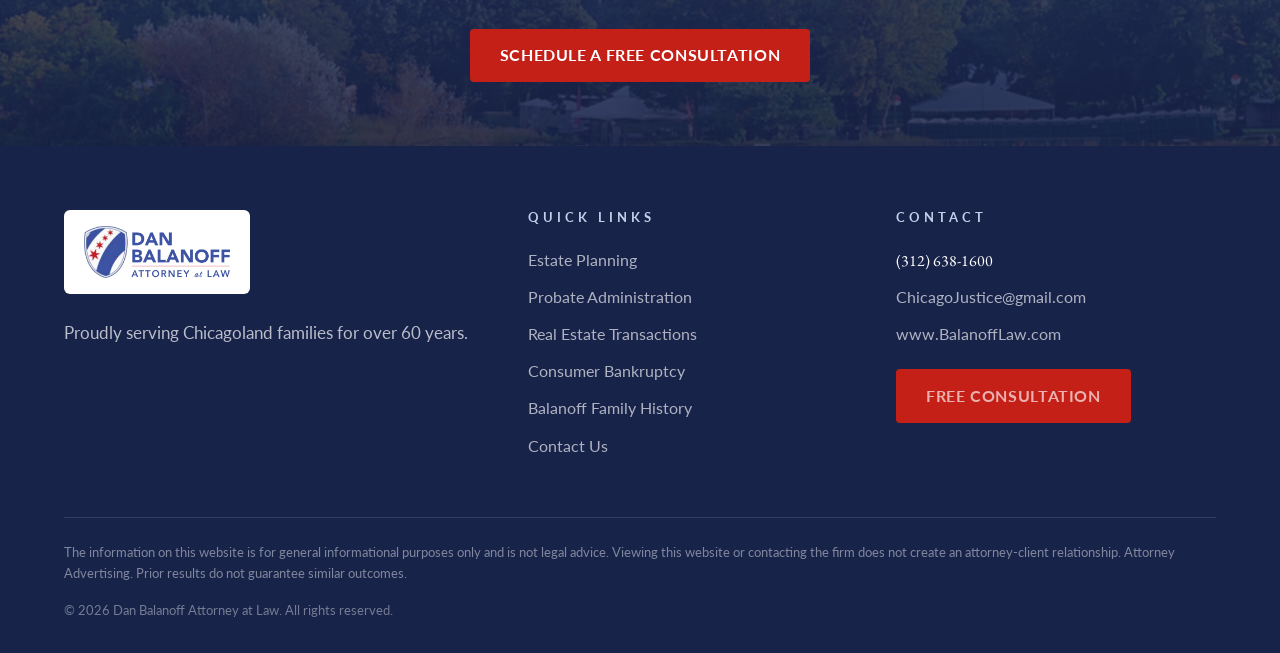
==== commit 27747419: "Add contact page with intake form; swap courthouse photo into bankruptcy page Co-Authored-By: Claude" ====
--- a/bankruptcy.html
+++ b/bankruptcy.html
@@ -123,8 +123,7 @@
     <section class="section" style="background: var(--off-white)">
       <div class="container intro-grid">
         <div class="photo reveal">
-          <!-- Replace with the bankruptcy courthouse photo (Bankruptcy 4) when available -->
-          <div class="tile placeholder" style="aspect-ratio: 4 / 3; position: static;">Courthouse photo<br />(awaiting file)</div>
+          <img src="assets/img/bankruptcy-court.webp" alt="The Dirksen Federal Building, home of the United States Bankruptcy Court in Chicago, with the red Flamingo sculpture" />
         </div>
         <div class="reveal">
           <p class="kicker">Why Experience Matters</p>
--- a/css/styles.css
+++ b/css/styles.css
@@ -718,6 +718,68 @@
 @media (max-width: 720px) {
   .doc-cards { grid-template-columns: 1fr; }
   .doc-list { grid-template-columns: 1fr; }
+}
+
+/* ════════ Contact / intake form ════════ */
+.contact-details { list-style: none; margin-top: 24px; }
+.contact-details li { margin-bottom: 12px; font-size: 1.02rem; }
+.contact-details a { color: var(--navy); font-weight: 700; text-decoration: none; }
+.contact-details a:hover { text-decoration: underline; }
+.contact-details .label {
+  display: block;
+  font-size: 0.72rem;
+  letter-spacing: 0.25em;
+  text-transform: uppercase;
+  font-weight: 700;
+  color: var(--red);
+  margin-bottom: 2px;
+}
+
+.intake-form {
+  background: var(--white);
+  border: 1px solid var(--lavender);
+  border-top: 3px solid var(--red);
+  box-shadow: var(--shadow-soft);
+  padding: 36px 34px;
+}
+.intake-form h2 { font-size: 1.6rem; font-weight: 600; margin-bottom: 6px; }
+.intake-form .form-note { font-size: 0.88rem; color: var(--text-muted); margin-bottom: 22px; }
+.form-row { display: grid; grid-template-columns: 1fr 1fr; gap: 16px; }
+.form-field { margin-bottom: 18px; }
+.form-field label {
+  display: block;
+  font-weight: 700;
+  font-size: 0.9rem;
+  color: var(--navy-ink);
+  margin-bottom: 6px;
+}
+.form-field .req { color: var(--red); }
+.form-field input,
+.form-field select,
+.form-field textarea {
+  width: 100%;
+  padding: 12px 14px;
+  border: 1px solid var(--periwinkle);
+  border-radius: 4px;
+  background: var(--off-white);
+  font-family: var(--font-body);
+  font-size: 1rem;
+  color: var(--text);
+}
+.form-field input:focus,
+.form-field select:focus,
+.form-field textarea:focus {
+  outline: 2px solid var(--navy);
+  outline-offset: 1px;
+  background: var(--white);
+}
+.form-field textarea { resize: vertical; min-height: 140px; }
+.intake-form .btn { border: none; width: 100%; font-size: 1rem; }
+.intake-form .privacy-note { font-size: 0.8rem; color: var(--text-muted); margin-top: 14px; }
+
+@media (max-width: 720px) {
+  .form-row { grid-template-columns: 1fr; gap: 0; }
+  .intake-form { padding: 26px 20px; }
 }
 
 /* ════════ Scroll reveal ════════ */
